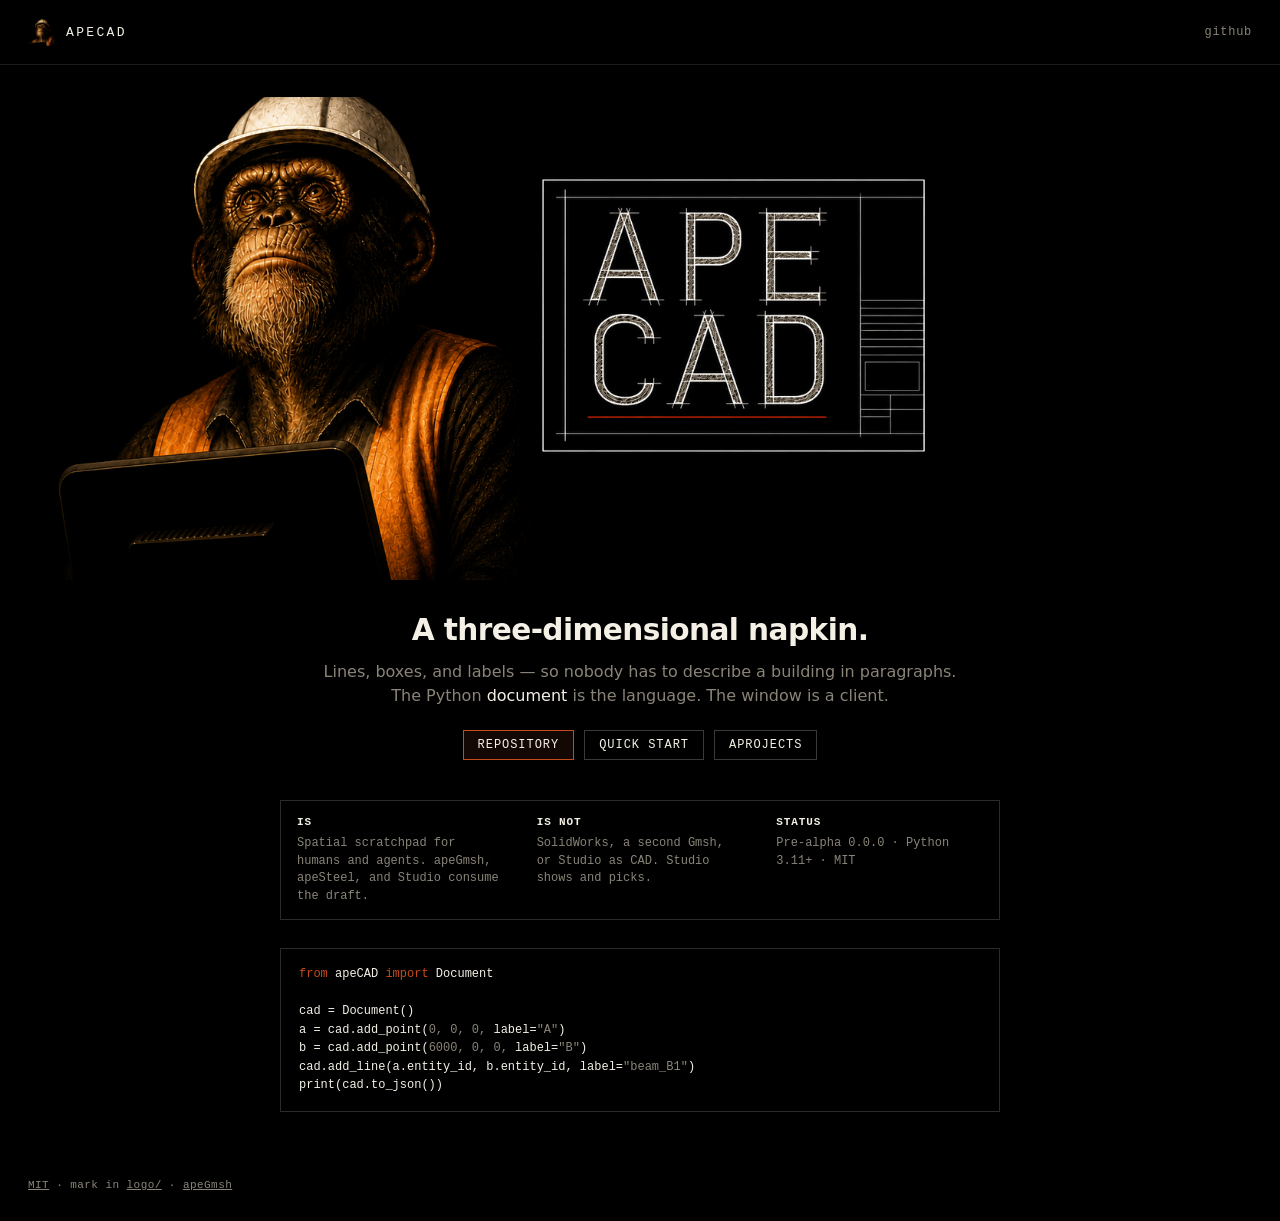
==== docs/index.html @ 647230b1 "Enable a GitHub Pages landing from docs/ with the apeCAD mark. Co-authored-by: Cursor <cursoragent@c" ====
<!DOCTYPE html>
<html lang="en">
<head>
  <meta charset="utf-8" />
  <meta name="viewport" content="width=device-width, initial-scale=1" />
  <title>apeCAD — a three-dimensional napkin</title>
  <meta name="description" content="Spatial scratchpad for ape* structural workflows. Lines, boxes, and labels — so nobody has to describe a building in paragraphs." />
  <meta property="og:title" content="apeCAD" />
  <meta property="og:description" content="A three-dimensional napkin. Spatial scratchpad for humans and agents." />
  <meta property="og:image" content="assets/og.png" />
  <meta name="theme-color" content="#000000" />
  <link rel="icon" href="assets/favicon-32.png" type="image/png" sizes="32x32" />
  <link rel="icon" href="assets/favicon.ico" sizes="48x48" />
  <link rel="apple-touch-icon" href="assets/apple-touch-icon.png" />
  <style>
    :root {
      --void: #000;
      --paper: #f4f0e6;
      --vest: #c64a1a;
      --muted: #8a8478;
    }
    * { box-sizing: border-box; }
    html, body {
      margin: 0;
      background: var(--void);
      color: var(--paper);
      font: 16px/1.5 ui-sans-serif, system-ui, sans-serif;
    }
    body {
      min-height: 100vh;
      display: flex;
      flex-direction: column;
    }
    header {
      display: flex;
      align-items: center;
      gap: 10px;
      padding: 18px 28px;
      border-bottom: 1px solid #1c1c1c;
    }
    header img.mark { width: 28px; height: 28px; display: block; }
    header .name {
      font: 13px/1 ui-monospace, "Cascadia Mono", Consolas, monospace;
      letter-spacing: 0.18em;
      text-transform: uppercase;
    }
    header a.gh {
      margin-left: auto;
      color: var(--muted);
      text-decoration: none;
      font: 12px/1 ui-monospace, Consolas, monospace;
      letter-spacing: 0.06em;
    }
    header a.gh:hover { color: var(--paper); }
    .hero {
      flex: 1;
      display: grid;
      place-items: center;
      padding: 32px 20px 48px;
    }
    .hero img.og {
      width: min(920px, 100%);
      height: auto;
      display: block;
    }
    .copy {
      max-width: 640px;
      margin: 28px auto 0;
      text-align: center;
    }
    .copy h1 {
      margin: 0 0 8px;
      font-size: clamp(1.4rem, 3vw, 1.85rem);
      font-weight: 600;
      letter-spacing: -0.02em;
    }
    .copy p {
      margin: 0;
      color: var(--muted);
    }
    .copy p em { color: var(--paper); font-style: normal; }
    .actions {
      display: flex;
      flex-wrap: wrap;
      justify-content: center;
      gap: 10px;
      margin-top: 22px;
    }
    .actions a {
      display: inline-block;
      padding: 8px 14px;
      border: 1px solid #3a3a3a;
      color: var(--paper);
      text-decoration: none;
      font: 12px/1 ui-monospace, Consolas, monospace;
      letter-spacing: 0.08em;
      text-transform: uppercase;
    }
    .actions a.primary {
      border-color: var(--vest);
      color: var(--paper);
      background: #140804;
    }
    .actions a:hover { border-color: var(--paper); }
    .ticks {
      display: grid;
      grid-template-columns: 1fr 1fr 1fr;
      gap: 1px;
      max-width: 720px;
      margin: 40px auto 0;
      border: 1px solid #2a2a2a;
    }
    .ticks div {
      padding: 14px 16px;
      font: 12px/1.45 ui-monospace, Consolas, monospace;
      color: var(--muted);
    }
    .ticks strong {
      display: block;
      color: var(--paper);
      font-weight: 600;
      margin-bottom: 4px;
      letter-spacing: 0.08em;
      text-transform: uppercase;
      font-size: 11px;
    }
    .code {
      max-width: 720px;
      margin: 28px auto 0;
      padding: 16px 18px;
      border: 1px solid #2a2a2a;
      overflow: auto;
      text-align: left;
    }
    .code pre {
      margin: 0;
      font: 12px/1.55 ui-monospace, Consolas, monospace;
      color: var(--paper);
    }
    .code .c { color: var(--muted); }
    .code .k { color: var(--vest); }
    footer {
      padding: 18px 28px 28px;
      color: var(--muted);
      font: 11px/1.4 ui-monospace, Consolas, monospace;
      letter-spacing: 0.04em;
    }
    footer a { color: var(--muted); }
    footer a:hover { color: var(--paper); }
    @media (max-width: 640px) {
      .ticks { grid-template-columns: 1fr; }
      header { padding: 14px 16px; }
    }
  </style>
</head>
<body>
  <header>
    <img class="mark" src="assets/icon.png" alt="" />
    <span class="name">apeCAD</span>
    <a class="gh" href="https://github.com/nmorabowen/apeCAD">github</a>
  </header>
  <main class="hero">
    <div>
      <img class="og" src="assets/og.png" alt="apeCAD — ape at the CAD desk, lit from the hidden screen" />
      <div class="copy">
        <h1>A three-dimensional napkin.</h1>
        <p>Lines, boxes, and labels — so nobody has to describe a building in paragraphs. The Python <em>document</em> is the language. The window is a client.</p>
        <div class="actions">
          <a class="primary" href="https://github.com/nmorabowen/apeCAD">Repository</a>
          <a href="https://github.com/nmorabowen/apeCAD#quick-start">Quick start</a>
          <a href="https://github.com/nmorabowen/apeCAD/tree/main/AProjects">AProjects</a>
        </div>
      </div>
      <div class="ticks">
        <div><strong>Is</strong>Spatial scratchpad for humans and agents. apeGmsh, apeSteel, and Studio consume the draft.</div>
        <div><strong>Is not</strong>SolidWorks, a second Gmsh, or Studio as CAD. Studio shows and picks.</div>
        <div><strong>Status</strong>Pre-alpha 0.0.0 · Python 3.11+ · MIT</div>
      </div>
      <div class="code">
        <pre><span class="k">from</span> apeCAD <span class="k">import</span> Document

cad = Document()
a = cad.add_point(<span class="c">0, 0, 0,</span> label=<span class="c">"A"</span>)
b = cad.add_point(<span class="c">6000, 0, 0,</span> label=<span class="c">"B"</span>)
cad.add_line(a.entity_id, b.entity_id, label=<span class="c">"beam_B1"</span>)
print(cad.to_json())</pre>
      </div>
    </div>
  </main>
  <footer>
    <a href="https://github.com/nmorabowen/apeCAD/blob/main/LICENSE">MIT</a>
    · mark in <a href="https://github.com/nmorabowen/apeCAD/tree/main/logo">logo/</a>
    · <a href="https://nmorabowen.github.io/apeGmsh/">apeGmsh</a>
  </footer>
</body>
</html>
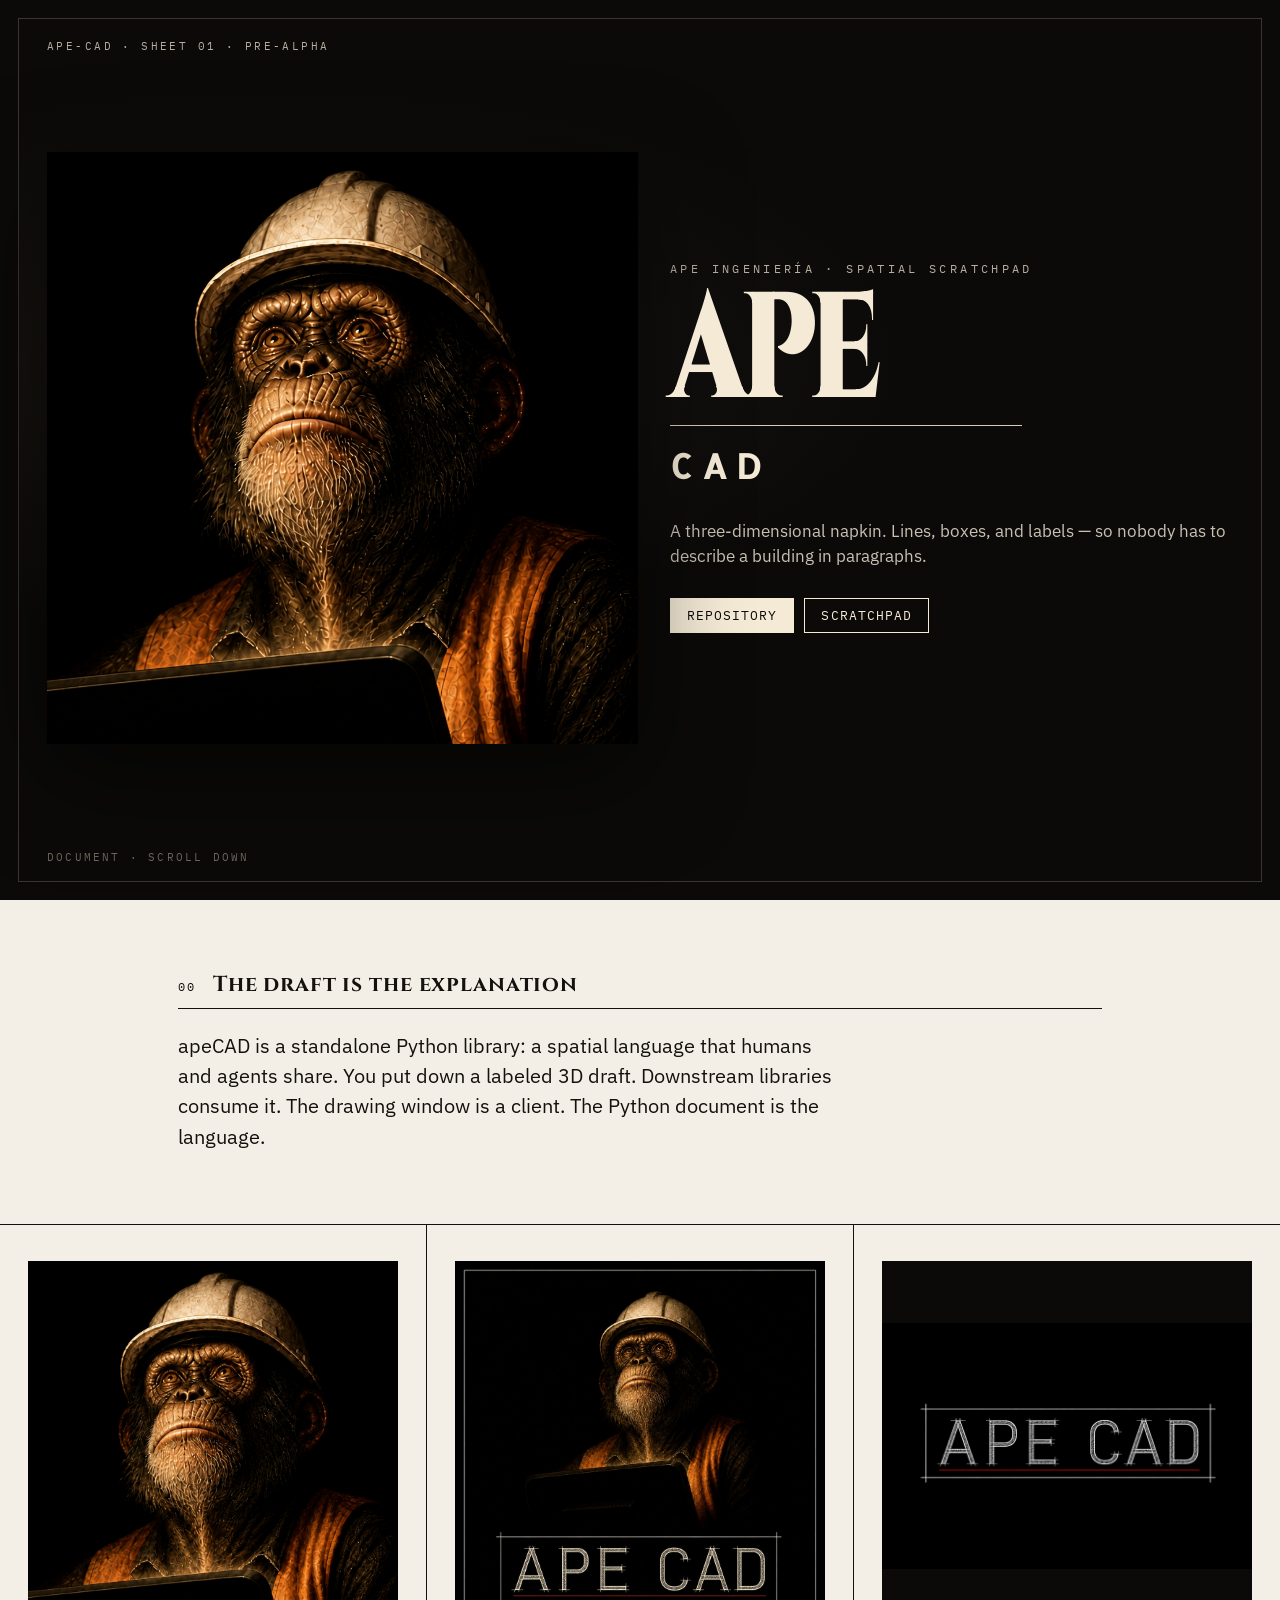
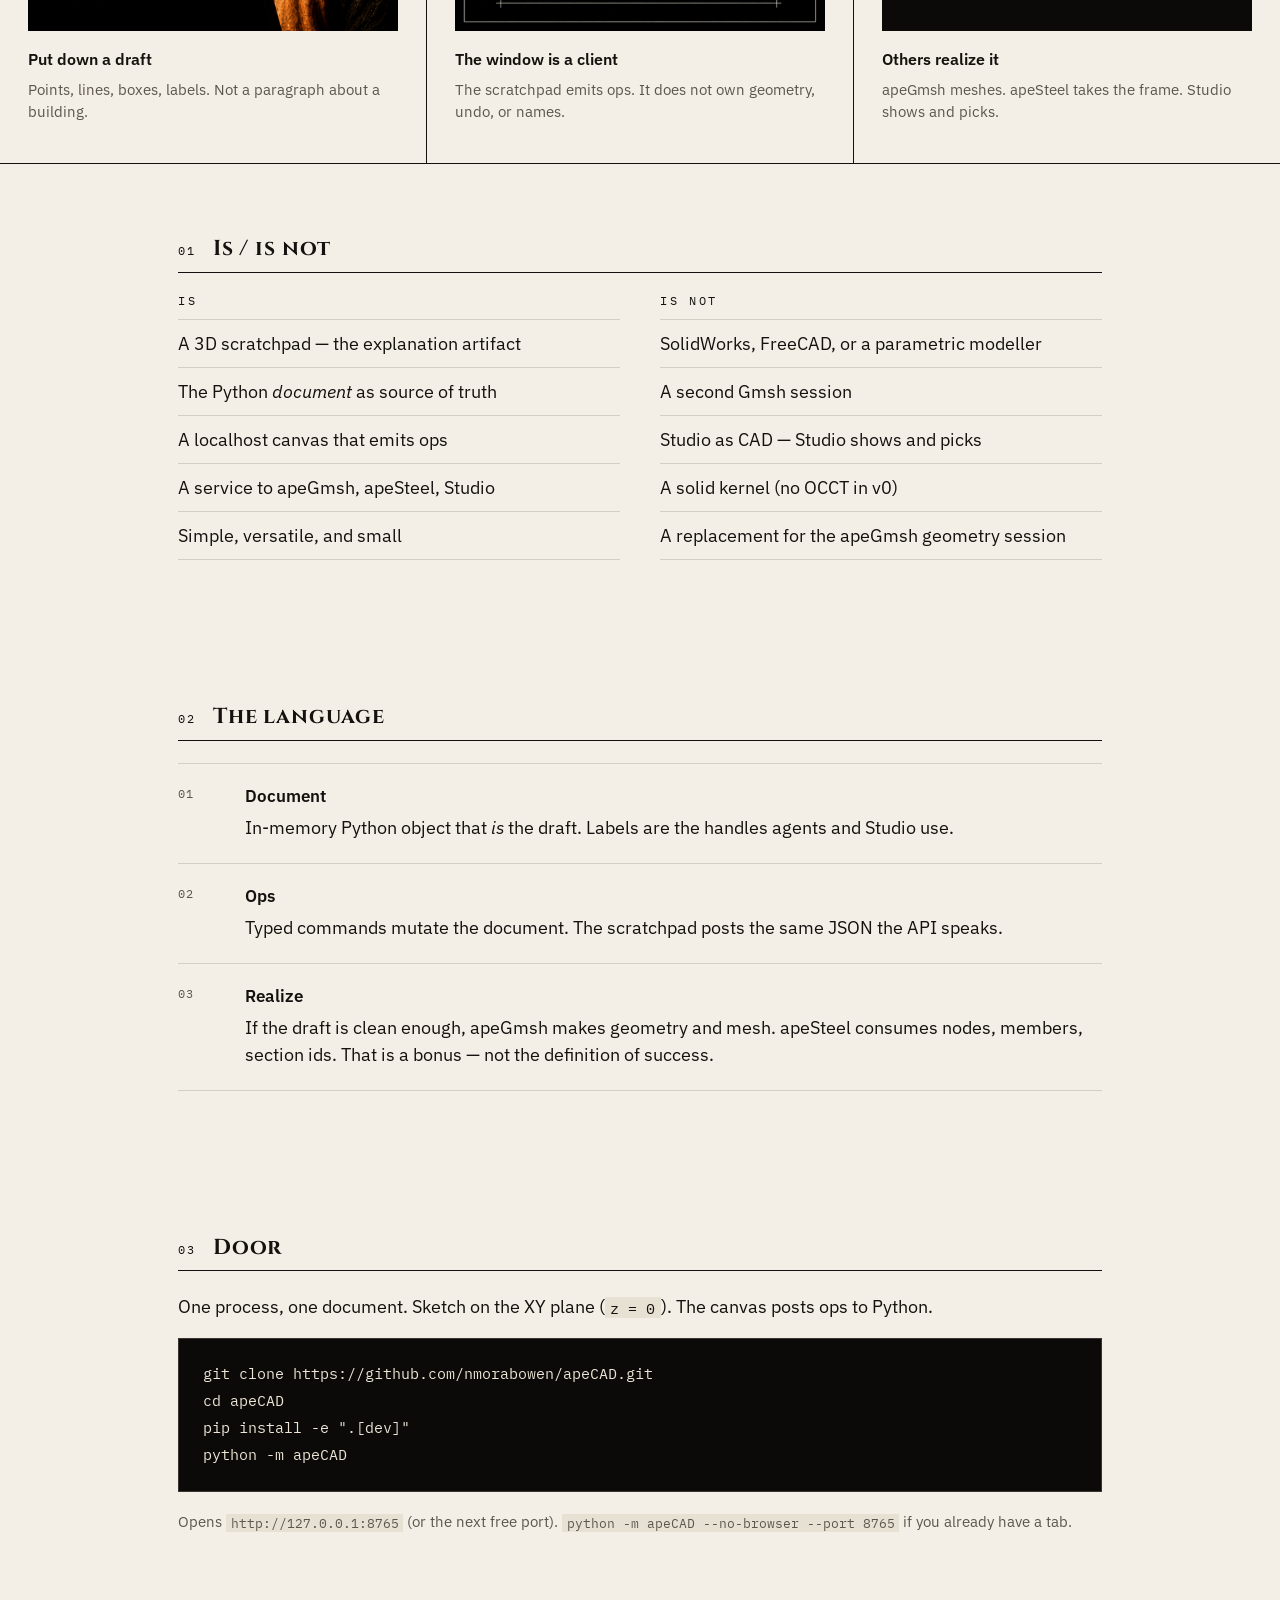
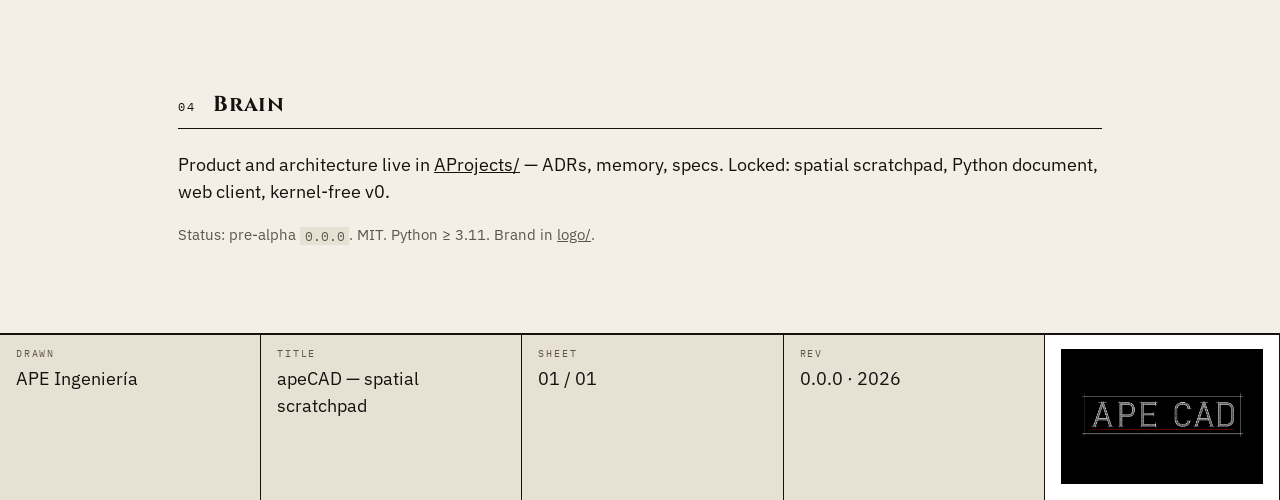
==== commit 4fa6a5c0: "Rebuild Pages as a drawing sheet, same pattern as apeWorkbench. Charcoal hero, paper body, title blo" ====
--- a/docs/index.html
+++ b/docs/index.html
@@ -1,196 +1,212 @@
 <!DOCTYPE html>
 <html lang="en">
-<head>
-  <meta charset="utf-8" />
-  <meta name="viewport" content="width=device-width, initial-scale=1" />
-  <title>apeCAD — a three-dimensional napkin</title>
-  <meta name="description" content="Spatial scratchpad for ape* structural workflows. Lines, boxes, and labels — so nobody has to describe a building in paragraphs." />
-  <meta property="og:title" content="apeCAD" />
-  <meta property="og:description" content="A three-dimensional napkin. Spatial scratchpad for humans and agents." />
-  <meta property="og:image" content="assets/og.png" />
-  <meta name="theme-color" content="#000000" />
-  <link rel="icon" href="assets/favicon-32.png" type="image/png" sizes="32x32" />
-  <link rel="icon" href="assets/favicon.ico" sizes="48x48" />
-  <link rel="apple-touch-icon" href="assets/apple-touch-icon.png" />
-  <style>
-    :root {
-      --void: #000;
-      --paper: #f4f0e6;
-      --vest: #c64a1a;
-      --muted: #8a8478;
-    }
-    * { box-sizing: border-box; }
-    html, body {
-      margin: 0;
-      background: var(--void);
-      color: var(--paper);
-      font: 16px/1.5 ui-sans-serif, system-ui, sans-serif;
-    }
-    body {
-      min-height: 100vh;
-      display: flex;
-      flex-direction: column;
-    }
-    header {
-      display: flex;
-      align-items: center;
-      gap: 10px;
-      padding: 18px 28px;
-      border-bottom: 1px solid #1c1c1c;
-    }
-    header img.mark { width: 28px; height: 28px; display: block; }
-    header .name {
-      font: 13px/1 ui-monospace, "Cascadia Mono", Consolas, monospace;
-      letter-spacing: 0.18em;
-      text-transform: uppercase;
-    }
-    header a.gh {
-      margin-left: auto;
-      color: var(--muted);
-      text-decoration: none;
-      font: 12px/1 ui-monospace, Consolas, monospace;
-      letter-spacing: 0.06em;
-    }
-    header a.gh:hover { color: var(--paper); }
-    .hero {
-      flex: 1;
-      display: grid;
-      place-items: center;
-      padding: 32px 20px 48px;
-    }
-    .hero img.og {
-      width: min(920px, 100%);
-      height: auto;
-      display: block;
-    }
-    .copy {
-      max-width: 640px;
-      margin: 28px auto 0;
-      text-align: center;
-    }
-    .copy h1 {
-      margin: 0 0 8px;
-      font-size: clamp(1.4rem, 3vw, 1.85rem);
-      font-weight: 600;
-      letter-spacing: -0.02em;
-    }
-    .copy p {
-      margin: 0;
-      color: var(--muted);
-    }
-    .copy p em { color: var(--paper); font-style: normal; }
-    .actions {
-      display: flex;
-      flex-wrap: wrap;
-      justify-content: center;
-      gap: 10px;
-      margin-top: 22px;
-    }
-    .actions a {
-      display: inline-block;
-      padding: 8px 14px;
-      border: 1px solid #3a3a3a;
-      color: var(--paper);
-      text-decoration: none;
-      font: 12px/1 ui-monospace, Consolas, monospace;
-      letter-spacing: 0.08em;
-      text-transform: uppercase;
-    }
-    .actions a.primary {
-      border-color: var(--vest);
-      color: var(--paper);
-      background: #140804;
-    }
-    .actions a:hover { border-color: var(--paper); }
-    .ticks {
-      display: grid;
-      grid-template-columns: 1fr 1fr 1fr;
-      gap: 1px;
-      max-width: 720px;
-      margin: 40px auto 0;
-      border: 1px solid #2a2a2a;
-    }
-    .ticks div {
-      padding: 14px 16px;
-      font: 12px/1.45 ui-monospace, Consolas, monospace;
-      color: var(--muted);
-    }
-    .ticks strong {
-      display: block;
-      color: var(--paper);
-      font-weight: 600;
-      margin-bottom: 4px;
-      letter-spacing: 0.08em;
-      text-transform: uppercase;
-      font-size: 11px;
-    }
-    .code {
-      max-width: 720px;
-      margin: 28px auto 0;
-      padding: 16px 18px;
-      border: 1px solid #2a2a2a;
-      overflow: auto;
-      text-align: left;
-    }
-    .code pre {
-      margin: 0;
-      font: 12px/1.55 ui-monospace, Consolas, monospace;
-      color: var(--paper);
-    }
-    .code .c { color: var(--muted); }
-    .code .k { color: var(--vest); }
-    footer {
-      padding: 18px 28px 28px;
-      color: var(--muted);
-      font: 11px/1.4 ui-monospace, Consolas, monospace;
-      letter-spacing: 0.04em;
-    }
-    footer a { color: var(--muted); }
-    footer a:hover { color: var(--paper); }
-    @media (max-width: 640px) {
-      .ticks { grid-template-columns: 1fr; }
-      header { padding: 14px 16px; }
-    }
-  </style>
-</head>
-<body>
-  <header>
-    <img class="mark" src="assets/icon.png" alt="" />
-    <span class="name">apeCAD</span>
-    <a class="gh" href="https://github.com/nmorabowen/apeCAD">github</a>
-  </header>
-  <main class="hero">
-    <div>
-      <img class="og" src="assets/og.png" alt="apeCAD — ape at the CAD desk, lit from the hidden screen" />
-      <div class="copy">
-        <h1>A three-dimensional napkin.</h1>
-        <p>Lines, boxes, and labels — so nobody has to describe a building in paragraphs. The Python <em>document</em> is the language. The window is a client.</p>
-        <div class="actions">
-          <a class="primary" href="https://github.com/nmorabowen/apeCAD">Repository</a>
-          <a href="https://github.com/nmorabowen/apeCAD#quick-start">Quick start</a>
-          <a href="https://github.com/nmorabowen/apeCAD/tree/main/AProjects">AProjects</a>
+  <head>
+    <meta charset="UTF-8" />
+    <meta name="viewport" content="width=device-width, initial-scale=1" />
+    <title>apeCAD</title>
+    <meta
+      name="description"
+      content="apeCAD is a spatial scratchpad: a three-dimensional napkin. Humans and agents put down lines, boxes, and labels instead of describing a building in paragraphs."
+    />
+    <meta property="og:title" content="apeCAD" />
+    <meta
+      property="og:description"
+      content="A three-dimensional napkin. Not SolidWorks. Not a second Gmsh."
+    />
+    <meta property="og:url" content="https://nmorabowen.github.io/apeCAD/" />
+    <meta property="og:image" content="https://nmorabowen.github.io/apeCAD/brand/og.png" />
+    <meta property="og:type" content="website" />
+    <meta name="twitter:card" content="summary_large_image" />
+    <meta name="theme-color" content="#0b0a09" />
+    <link rel="icon" href="brand/favicon.ico" sizes="any" />
+    <link rel="icon" type="image/png" href="brand/icon-32.png" sizes="32x32" />
+    <link rel="apple-touch-icon" href="brand/apple-touch.png" />
+    <link rel="preconnect" href="https://fonts.googleapis.com" />
+    <link rel="preconnect" href="https://fonts.gstatic.com" crossorigin />
+    <link
+      href="https://fonts.googleapis.com/css2?family=Allerta+Stencil&family=Cinzel:wght@700;900&family=IBM+Plex+Mono:wght@400;500&family=IBM+Plex+Sans:ital,wght@0,400;0,500;0,600;1,400&display=swap"
+      rel="stylesheet"
+    />
+    <link rel="stylesheet" href="styles.css" />
+  </head>
+  <body>
+    <a class="skip" href="#manifesto">Skip to content</a>
+
+    <header class="hero">
+      <div class="hero-frame">
+        <p class="sheet-id">APE-CAD · SHEET 01 · PRE-ALPHA</p>
+        <div class="hero-grid">
+          <figure class="hero-bust">
+            <img
+              src="brand/mark-dark.png"
+              alt="Chimpanzee in a hard hat, lit from a hidden CAD screen"
+            />
+          </figure>
+          <div class="hero-type">
+            <p class="eyebrow">APE Ingeniería · spatial scratchpad</p>
+            <h1>
+              <span class="ape">APE</span>
+              <span class="rule" aria-hidden="true"></span>
+              <span class="cad">cad</span>
+            </h1>
+            <p class="lede">
+              A three-dimensional napkin. Lines, boxes, and labels — so nobody
+              has to describe a building in paragraphs.
+            </p>
+            <p class="hero-actions">
+              <a class="btn" href="https://github.com/nmorabowen/apeCAD">Repository</a>
+              <a class="btn ghost" href="#run">Scratchpad</a>
+            </p>
+          </div>
         </div>
-      </div>
-      <div class="ticks">
-        <div><strong>Is</strong>Spatial scratchpad for humans and agents. apeGmsh, apeSteel, and Studio consume the draft.</div>
-        <div><strong>Is not</strong>SolidWorks, a second Gmsh, or Studio as CAD. Studio shows and picks.</div>
-        <div><strong>Status</strong>Pre-alpha 0.0.0 · Python 3.11+ · MIT</div>
-      </div>
-      <div class="code">
-        <pre><span class="k">from</span> apeCAD <span class="k">import</span> Document
-
-cad = Document()
-a = cad.add_point(<span class="c">0, 0, 0,</span> label=<span class="c">"A"</span>)
-b = cad.add_point(<span class="c">6000, 0, 0,</span> label=<span class="c">"B"</span>)
-cad.add_line(a.entity_id, b.entity_id, label=<span class="c">"beam_B1"</span>)
-print(cad.to_json())</pre>
-      </div>
-    </div>
-  </main>
-  <footer>
-    <a href="https://github.com/nmorabowen/apeCAD/blob/main/LICENSE">MIT</a>
-    · mark in <a href="https://github.com/nmorabowen/apeCAD/tree/main/logo">logo/</a>
-    · <a href="https://nmorabowen.github.io/apeGmsh/">apeGmsh</a>
-  </footer>
-</body>
+        <p class="scroll-cue">Document · scroll down</p>
+      </div>
+    </header>
+
+    <main>
+      <section id="manifesto" class="sheet">
+        <header class="sheet-head">
+          <span>00</span>
+          <h2>The draft is the explanation</h2>
+        </header>
+        <p class="manifesto">
+          apeCAD is a standalone Python library: a spatial language that humans
+          and agents share. You put down a labeled 3D draft. Downstream
+          libraries consume it. The drawing window is a client. The Python
+          document is the language.
+        </p>
+      </section>
+
+      <section class="triptych">
+        <article>
+          <img src="brand/mark-dark.png" alt="" />
+          <h3>Put down a draft</h3>
+          <p>Points, lines, boxes, labels. Not a paragraph about a building.</p>
+        </article>
+        <article>
+          <img src="brand/lockup-dark.png" alt="" />
+          <h3>The window is a client</h3>
+          <p>The scratchpad emits ops. It does not own geometry, undo, or names.</p>
+        </article>
+        <article>
+          <img src="brand/wordmark.png" alt="" />
+          <h3>Others realize it</h3>
+          <p>apeGmsh meshes. apeSteel takes the frame. Studio shows and picks.</p>
+        </article>
+      </section>
+
+      <section class="sheet split">
+        <header class="sheet-head">
+          <span>01</span>
+          <h2>Is / is not</h2>
+        </header>
+        <div class="spec">
+          <div>
+            <h3>Is</h3>
+            <ul>
+              <li>A 3D scratchpad — the explanation artifact</li>
+              <li>The Python <em>document</em> as source of truth</li>
+              <li>A localhost canvas that emits ops</li>
+              <li>A service to apeGmsh, apeSteel, Studio</li>
+              <li>Simple, versatile, and small</li>
+            </ul>
+          </div>
+          <div>
+            <h3>Is not</h3>
+            <ul>
+              <li>SolidWorks, FreeCAD, or a parametric modeller</li>
+              <li>A second Gmsh session</li>
+              <li>Studio as CAD — Studio shows and picks</li>
+              <li>A solid kernel (no OCCT in v0)</li>
+              <li>A replacement for the apeGmsh geometry session</li>
+            </ul>
+          </div>
+        </div>
+      </section>
+
+      <section class="sheet">
+        <header class="sheet-head">
+          <span>02</span>
+          <h2>The language</h2>
+        </header>
+        <ol class="steps">
+          <li>
+            <strong>Document</strong>
+            In-memory Python object that <em>is</em> the draft. Labels are the
+            handles agents and Studio use.
+          </li>
+          <li>
+            <strong>Ops</strong>
+            Typed commands mutate the document. The scratchpad posts the same
+            JSON the API speaks.
+          </li>
+          <li>
+            <strong>Realize</strong>
+            If the draft is clean enough, apeGmsh makes geometry and mesh.
+            apeSteel consumes nodes, members, section ids. That is a bonus —
+            not the definition of success.
+          </li>
+        </ol>
+      </section>
+
+      <section id="run" class="sheet run">
+        <header class="sheet-head">
+          <span>03</span>
+          <h2>Door</h2>
+        </header>
+        <p>
+          One process, one document. Sketch on the XY plane
+          (<code>z = 0</code>). The canvas posts ops to Python.
+        </p>
+        <pre><code>git clone https://github.com/nmorabowen/apeCAD.git
+cd apeCAD
+pip install -e ".[dev]"
+python -m apeCAD</code></pre>
+        <p class="fine">
+          Opens <code>http://127.0.0.1:8765</code> (or the next free port).
+          <code>python -m apeCAD --no-browser --port 8765</code> if you already
+          have a tab.
+        </p>
+      </section>
+
+      <section class="sheet">
+        <header class="sheet-head">
+          <span>04</span>
+          <h2>Brain</h2>
+        </header>
+        <p>
+          Product and architecture live in
+          <a href="https://github.com/nmorabowen/apeCAD/tree/main/AProjects">AProjects/</a>
+          — ADRs, memory, specs. Locked: spatial scratchpad, Python document,
+          web client, kernel-free v0.
+        </p>
+        <p class="fine">
+          Status: pre-alpha <code>0.0.0</code>. MIT. Python ≥ 3.11. Brand in
+          <a href="https://github.com/nmorabowen/apeCAD/tree/main/logo">logo/</a>.
+        </p>
+      </section>
+    </main>
+
+    <footer class="titleblock">
+      <div>
+        <span class="k">Drawn</span>
+        <span>APE Ingeniería</span>
+      </div>
+      <div>
+        <span class="k">Title</span>
+        <span>apeCAD — spatial scratchpad</span>
+      </div>
+      <div>
+        <span class="k">Sheet</span>
+        <span>01 / 01</span>
+      </div>
+      <div>
+        <span class="k">Rev</span>
+        <span>0.0.0 · 2026</span>
+      </div>
+      <div class="titleblock-mark">
+        <img src="brand/wordmark.png" alt="APE CAD" />
+      </div>
+    </footer>
+  </body>
 </html>
--- a/docs/styles.css
+++ b/docs/styles.css
@@ -0,0 +1,428 @@
+:root {
+  --paper: #f3efe6;
+  --paper-2: #e7e1d4;
+  --ink: #14110e;
+  --muted: #5c564c;
+  --rule: #1a1714;
+  --charcoal: #0b0a09;
+  --ivory: #ede6d6;
+  --stone: #b7ae9f;
+  --accent: #c64a1a;
+  --sans: "IBM Plex Sans", system-ui, sans-serif;
+  --mono: "IBM Plex Mono", ui-monospace, monospace;
+  --roman: Cinzel, "Times New Roman", serif;
+  --stencil: "Allerta Stencil", "Arial Black", sans-serif;
+}
+
+*,
+*::before,
+*::after {
+  box-sizing: border-box;
+}
+
+html {
+  scroll-behavior: smooth;
+}
+
+body {
+  margin: 0;
+  color: var(--ink);
+  background: var(--paper);
+  font: 18px/1.5 var(--sans);
+}
+
+img {
+  max-width: 100%;
+  height: auto;
+  display: block;
+}
+
+a {
+  color: inherit;
+}
+
+a:hover {
+  color: var(--accent);
+}
+
+.skip {
+  position: absolute;
+  left: -999px;
+}
+
+.skip:focus {
+  left: 12px;
+  top: 12px;
+  z-index: 10;
+  background: var(--ivory);
+  padding: 8px 12px;
+}
+
+.hero {
+  background: var(--charcoal);
+  color: var(--ivory);
+  min-height: 100svh;
+  display: flex;
+  align-items: stretch;
+}
+
+.hero-frame {
+  flex: 1;
+  margin: 18px;
+  border: 1px solid #3a3530;
+  display: flex;
+  flex-direction: column;
+  padding: 22px 28px 18px;
+  background:
+    radial-gradient(1200px 500px at 20% 40%, #1a1612 0%, transparent 55%),
+    var(--charcoal);
+}
+
+.sheet-id {
+  margin: 0;
+  font: 11px/1 var(--mono);
+  letter-spacing: 0.22em;
+  text-transform: uppercase;
+  color: var(--stone);
+}
+
+.hero-grid {
+  flex: 1;
+  display: grid;
+  grid-template-columns: minmax(0, 1.05fr) minmax(0, 1fr);
+  gap: 32px;
+  align-items: center;
+  min-height: 0;
+}
+
+.hero-bust {
+  margin: 0;
+}
+
+.hero-bust img {
+  width: 100%;
+  max-height: 78svh;
+  object-fit: contain;
+  filter: drop-shadow(0 30px 50px rgba(0, 0, 0, 0.55));
+}
+
+.eyebrow {
+  margin: 0 0 18px;
+  font: 12px/1 var(--mono);
+  letter-spacing: 0.28em;
+  text-transform: uppercase;
+  color: var(--stone);
+}
+
+h1 {
+  margin: 0;
+  display: flex;
+  flex-direction: column;
+  align-items: flex-start;
+  gap: 14px;
+}
+
+.ape {
+  font-family: var(--roman);
+  font-weight: 900;
+  font-size: clamp(5.2rem, 16vw, 9.4rem);
+  line-height: 0.78;
+  letter-spacing: -0.07em;
+  transform: scaleX(0.72);
+  transform-origin: left center;
+  color: #f4ead6;
+}
+
+.rule {
+  display: block;
+  width: min(100%, 22rem);
+  height: 1px;
+  background: #d8cbb3;
+}
+
+.cad {
+  font-family: var(--stencil);
+  font-size: clamp(1.35rem, 3.4vw, 2.15rem);
+  letter-spacing: 0.28em;
+  text-transform: uppercase;
+  color: #f4ead6;
+}
+
+.lede {
+  max-width: 36rem;
+  margin: 28px 0 0;
+  color: #c9c0b2;
+  font-size: 1.05rem;
+}
+
+.hero-actions {
+  display: flex;
+  flex-wrap: wrap;
+  gap: 10px;
+  margin: 28px 0 0;
+}
+
+.btn {
+  display: inline-block;
+  padding: 10px 16px;
+  border: 1px solid #f4ead6;
+  color: var(--charcoal);
+  background: #f4ead6;
+  text-decoration: none;
+  font: 13px/1 var(--mono);
+  letter-spacing: 0.08em;
+  text-transform: uppercase;
+}
+
+.btn:hover {
+  background: #fff;
+  color: var(--charcoal);
+}
+
+.btn.ghost {
+  background: transparent;
+  color: #f4ead6;
+}
+
+.btn.ghost:hover {
+  background: #f4ead6;
+  color: var(--charcoal);
+}
+
+.scroll-cue {
+  margin: 8px 0 0;
+  font: 11px/1 var(--mono);
+  letter-spacing: 0.2em;
+  text-transform: uppercase;
+  color: #6f675c;
+}
+
+.sheet {
+  max-width: 980px;
+  margin: 0 auto;
+  padding: 72px 28px;
+}
+
+.sheet-head {
+  display: flex;
+  align-items: baseline;
+  gap: 16px;
+  margin-bottom: 22px;
+  padding-bottom: 10px;
+  border-bottom: 1px solid var(--ink);
+}
+
+.sheet-head span {
+  font: 12px/1 var(--mono);
+  letter-spacing: 0.2em;
+}
+
+.sheet-head h2 {
+  margin: 0;
+  font: 700 1.35rem/1.2 var(--roman);
+  letter-spacing: 0.04em;
+}
+
+.manifesto {
+  margin: 0;
+  font-size: 1.22rem;
+  line-height: 1.55;
+  max-width: 42rem;
+}
+
+.triptych {
+  display: grid;
+  grid-template-columns: repeat(3, 1fr);
+  gap: 1px;
+  background: var(--ink);
+  border-top: 1px solid var(--ink);
+  border-bottom: 1px solid var(--ink);
+}
+
+.triptych article {
+  background: var(--paper);
+  padding: 36px 28px 40px;
+}
+
+.triptych img {
+  width: 100%;
+  aspect-ratio: 1;
+  object-fit: contain;
+  margin-bottom: 18px;
+  background: #0b0a09;
+}
+
+.triptych h3 {
+  margin: 0 0 8px;
+  font: 600 1rem/1.3 var(--sans);
+}
+
+.triptych p {
+  margin: 0;
+  color: var(--muted);
+  font-size: 0.95rem;
+}
+
+.split .spec {
+  display: grid;
+  grid-template-columns: 1fr 1fr;
+  gap: 40px;
+}
+
+.spec h3 {
+  margin: 0 0 12px;
+  font: 12px/1 var(--mono);
+  letter-spacing: 0.22em;
+  text-transform: uppercase;
+}
+
+.spec ul {
+  margin: 0;
+  padding: 0;
+  list-style: none;
+}
+
+.spec li {
+  padding: 10px 0;
+  border-top: 1px solid #d5cec2;
+}
+
+.spec li:last-child {
+  border-bottom: 1px solid #d5cec2;
+}
+
+.steps {
+  margin: 0;
+  padding: 0;
+  list-style: none;
+  counter-reset: step;
+}
+
+.steps li {
+  counter-increment: step;
+  padding: 22px 0 22px 4.2rem;
+  border-top: 1px solid #d5cec2;
+  position: relative;
+}
+
+.steps li:last-child {
+  border-bottom: 1px solid #d5cec2;
+}
+
+.steps li::before {
+  content: counter(step, decimal-leading-zero);
+  position: absolute;
+  left: 0;
+  top: 24px;
+  font: 12px/1 var(--mono);
+  letter-spacing: 0.12em;
+  color: var(--muted);
+}
+
+.steps strong {
+  display: block;
+  font: 600 1.05rem/1.3 var(--sans);
+  margin-bottom: 6px;
+}
+
+code {
+  font-family: var(--mono);
+  font-size: 0.86em;
+  background: var(--paper-2);
+  padding: 0.05em 0.35em;
+}
+
+.run pre {
+  background: var(--charcoal);
+  color: var(--ivory);
+  padding: 22px 24px;
+  overflow-x: auto;
+  border: 1px solid #3a3530;
+}
+
+.run pre code {
+  background: none;
+  padding: 0;
+  font-size: 0.95rem;
+  color: inherit;
+}
+
+.fine {
+  color: var(--muted);
+  font-size: 0.95rem;
+}
+
+.titleblock {
+  display: grid;
+  grid-template-columns: repeat(4, 1fr) minmax(9rem, 0.9fr);
+  border-top: 2px solid var(--ink);
+  background: var(--paper-2);
+}
+
+.titleblock > div {
+  padding: 14px 16px 16px;
+  border-right: 1px solid var(--ink);
+}
+
+.titleblock .k {
+  display: block;
+  font: 10px/1 var(--mono);
+  letter-spacing: 0.18em;
+  text-transform: uppercase;
+  color: var(--muted);
+  margin-bottom: 6px;
+}
+
+.titleblock-mark {
+  padding: 8px 10px;
+  border-right: none;
+  display: flex;
+  align-items: center;
+  background: #fff;
+}
+
+.titleblock-mark img {
+  width: 100%;
+}
+
+@media (max-width: 860px) {
+  .hero-frame {
+    margin: 0;
+    border: none;
+    padding: 18px 18px 12px;
+  }
+
+  .hero-grid {
+    grid-template-columns: 1fr;
+    gap: 8px;
+  }
+
+  .hero-bust img {
+    max-height: 42svh;
+  }
+
+  .ape {
+    transform: scaleX(0.78);
+  }
+
+  .triptych,
+  .split .spec,
+  .titleblock {
+    grid-template-columns: 1fr;
+  }
+
+  .titleblock > div {
+    border-right: none;
+    border-bottom: 1px solid var(--ink);
+  }
+
+  .titleblock-mark {
+    border-bottom: none;
+  }
+}
+
+@media (prefers-reduced-motion: reduce) {
+  html {
+    scroll-behavior: auto;
+  }
+}
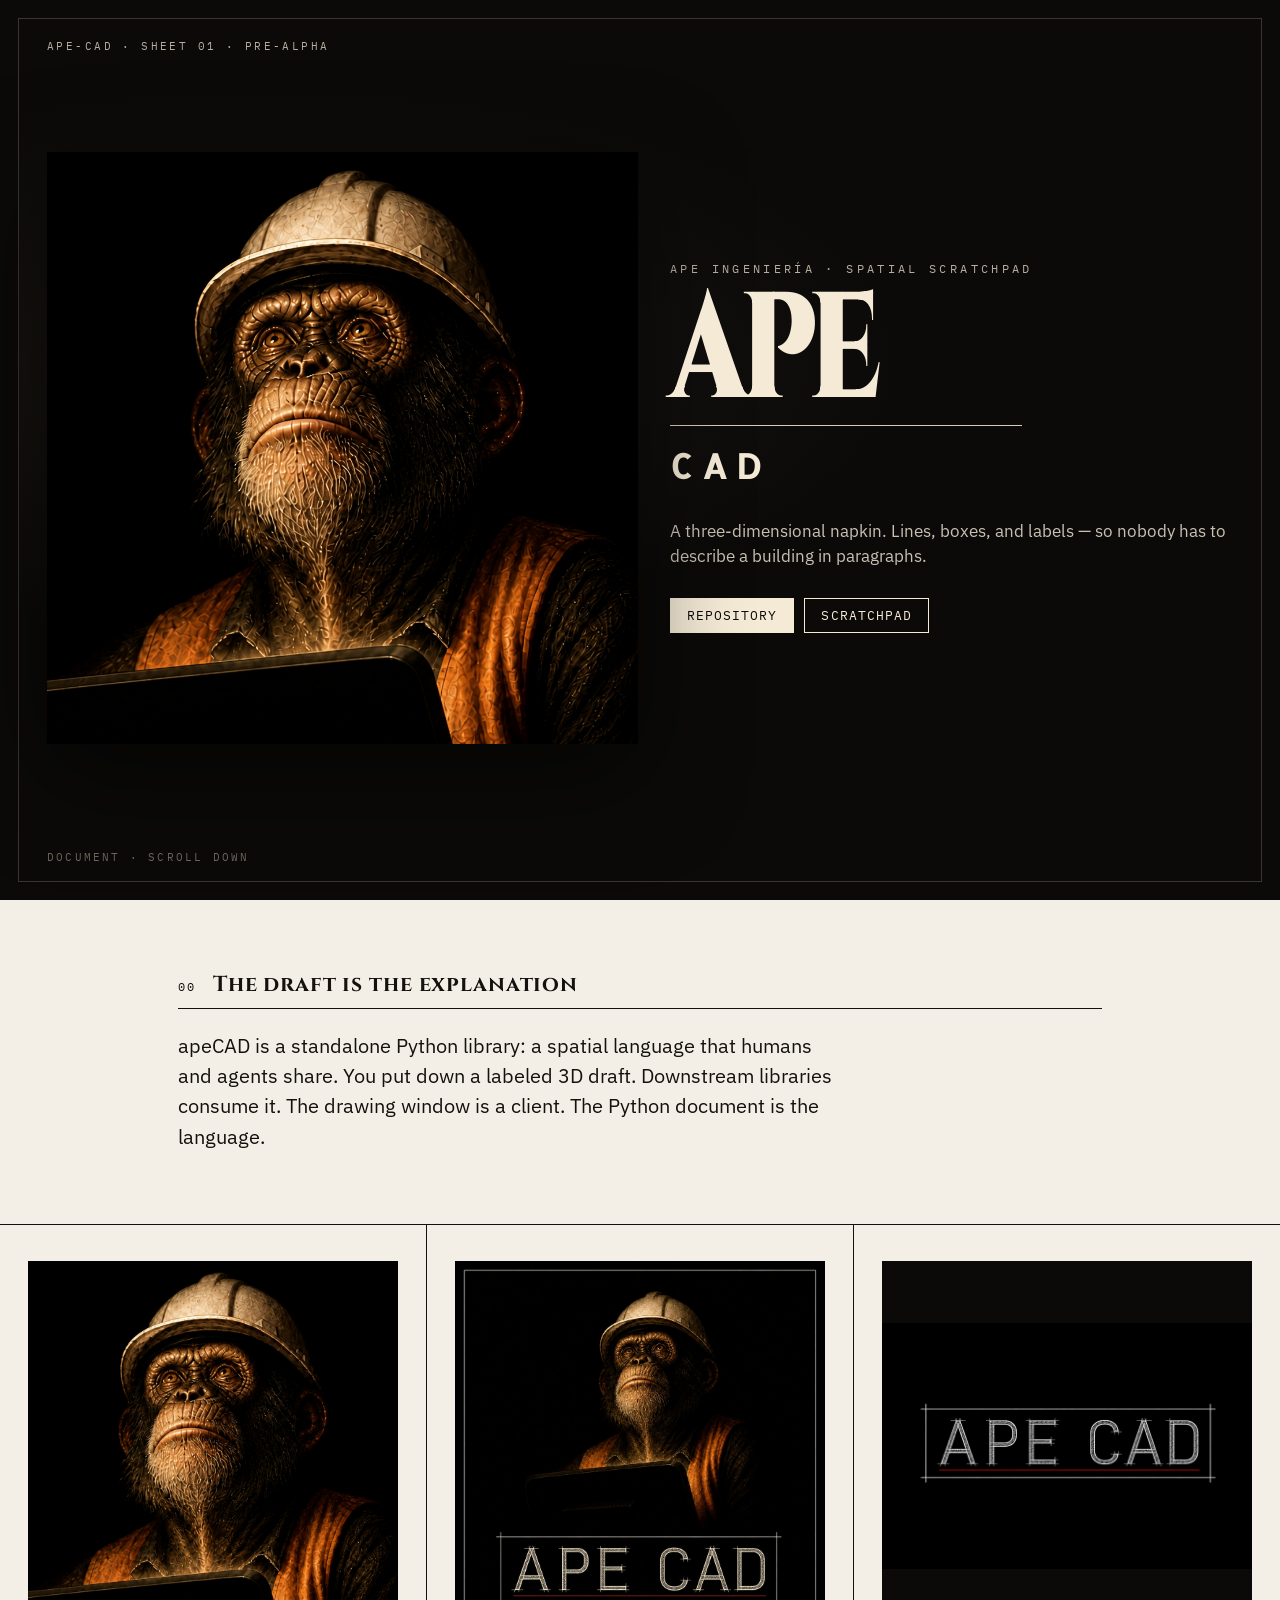
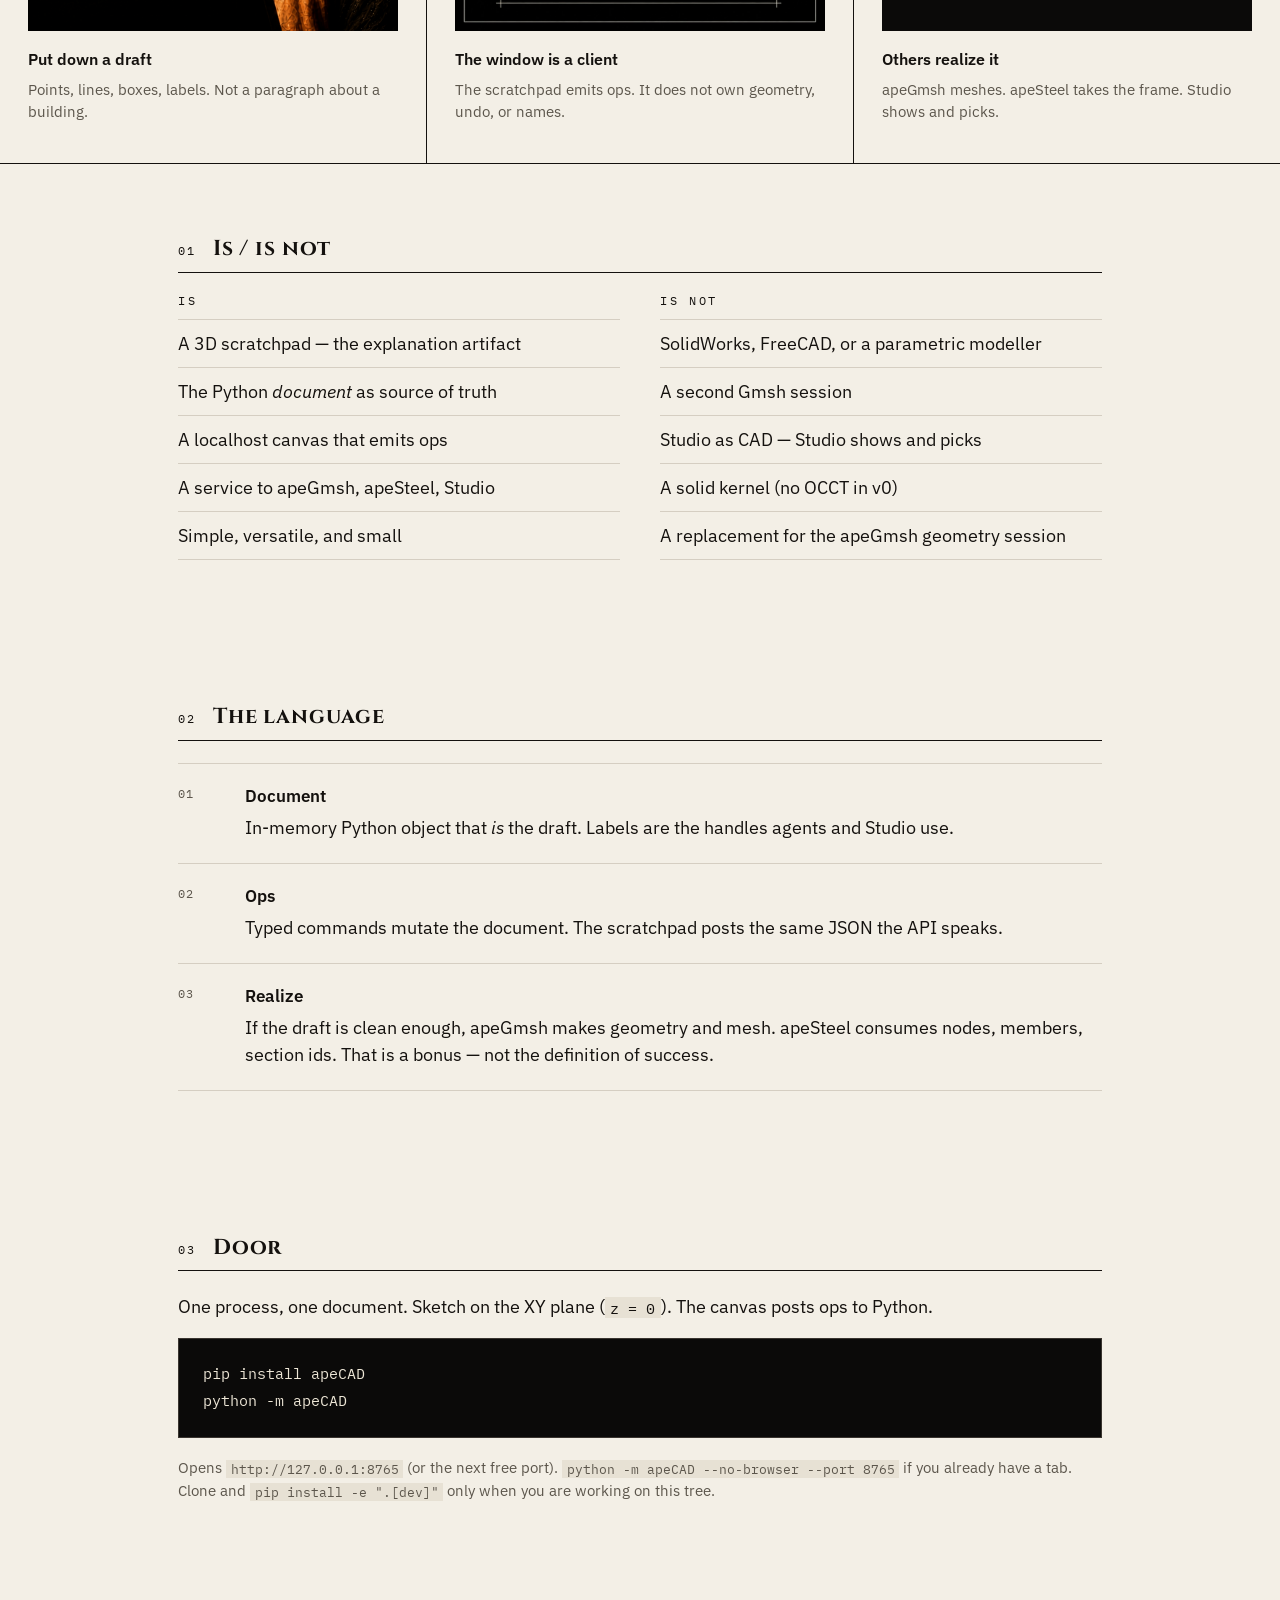
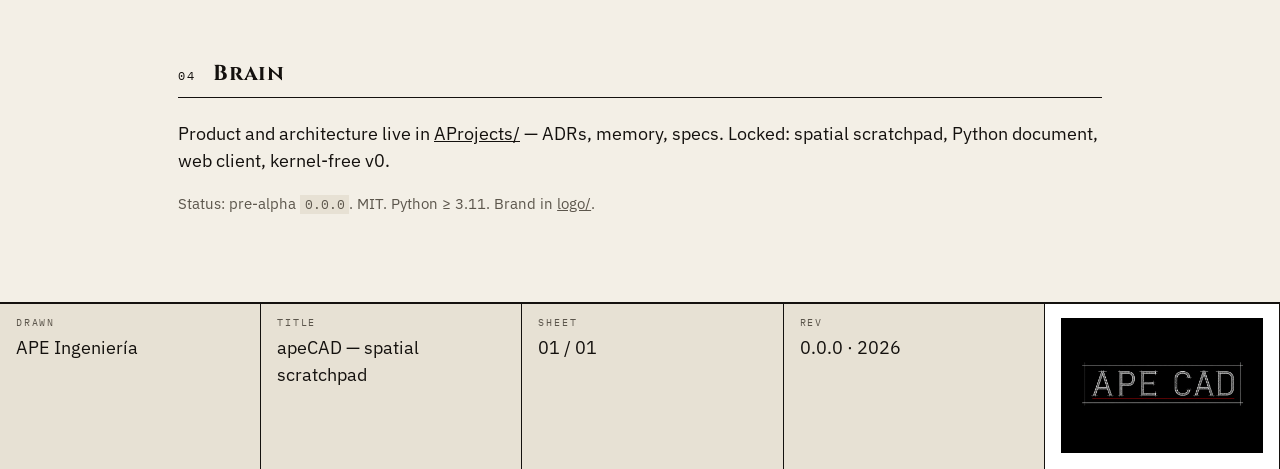
==== commit 4609f7f5: "Lead install with pip install apeCAD; keep the clone path for development. Co-authored-by: Cursor <c" ====
--- a/docs/index.html
+++ b/docs/index.html
@@ -158,14 +158,13 @@
           One process, one document. Sketch on the XY plane
           (<code>z = 0</code>). The canvas posts ops to Python.
         </p>
-        <pre><code>git clone https://github.com/nmorabowen/apeCAD.git
-cd apeCAD
-pip install -e ".[dev]"
+        <pre><code>pip install apeCAD
 python -m apeCAD</code></pre>
         <p class="fine">
           Opens <code>http://127.0.0.1:8765</code> (or the next free port).
           <code>python -m apeCAD --no-browser --port 8765</code> if you already
-          have a tab.
+          have a tab. Clone and <code>pip install -e ".[dev]"</code> only when
+          you are working on this tree.
         </p>
       </section>
 
